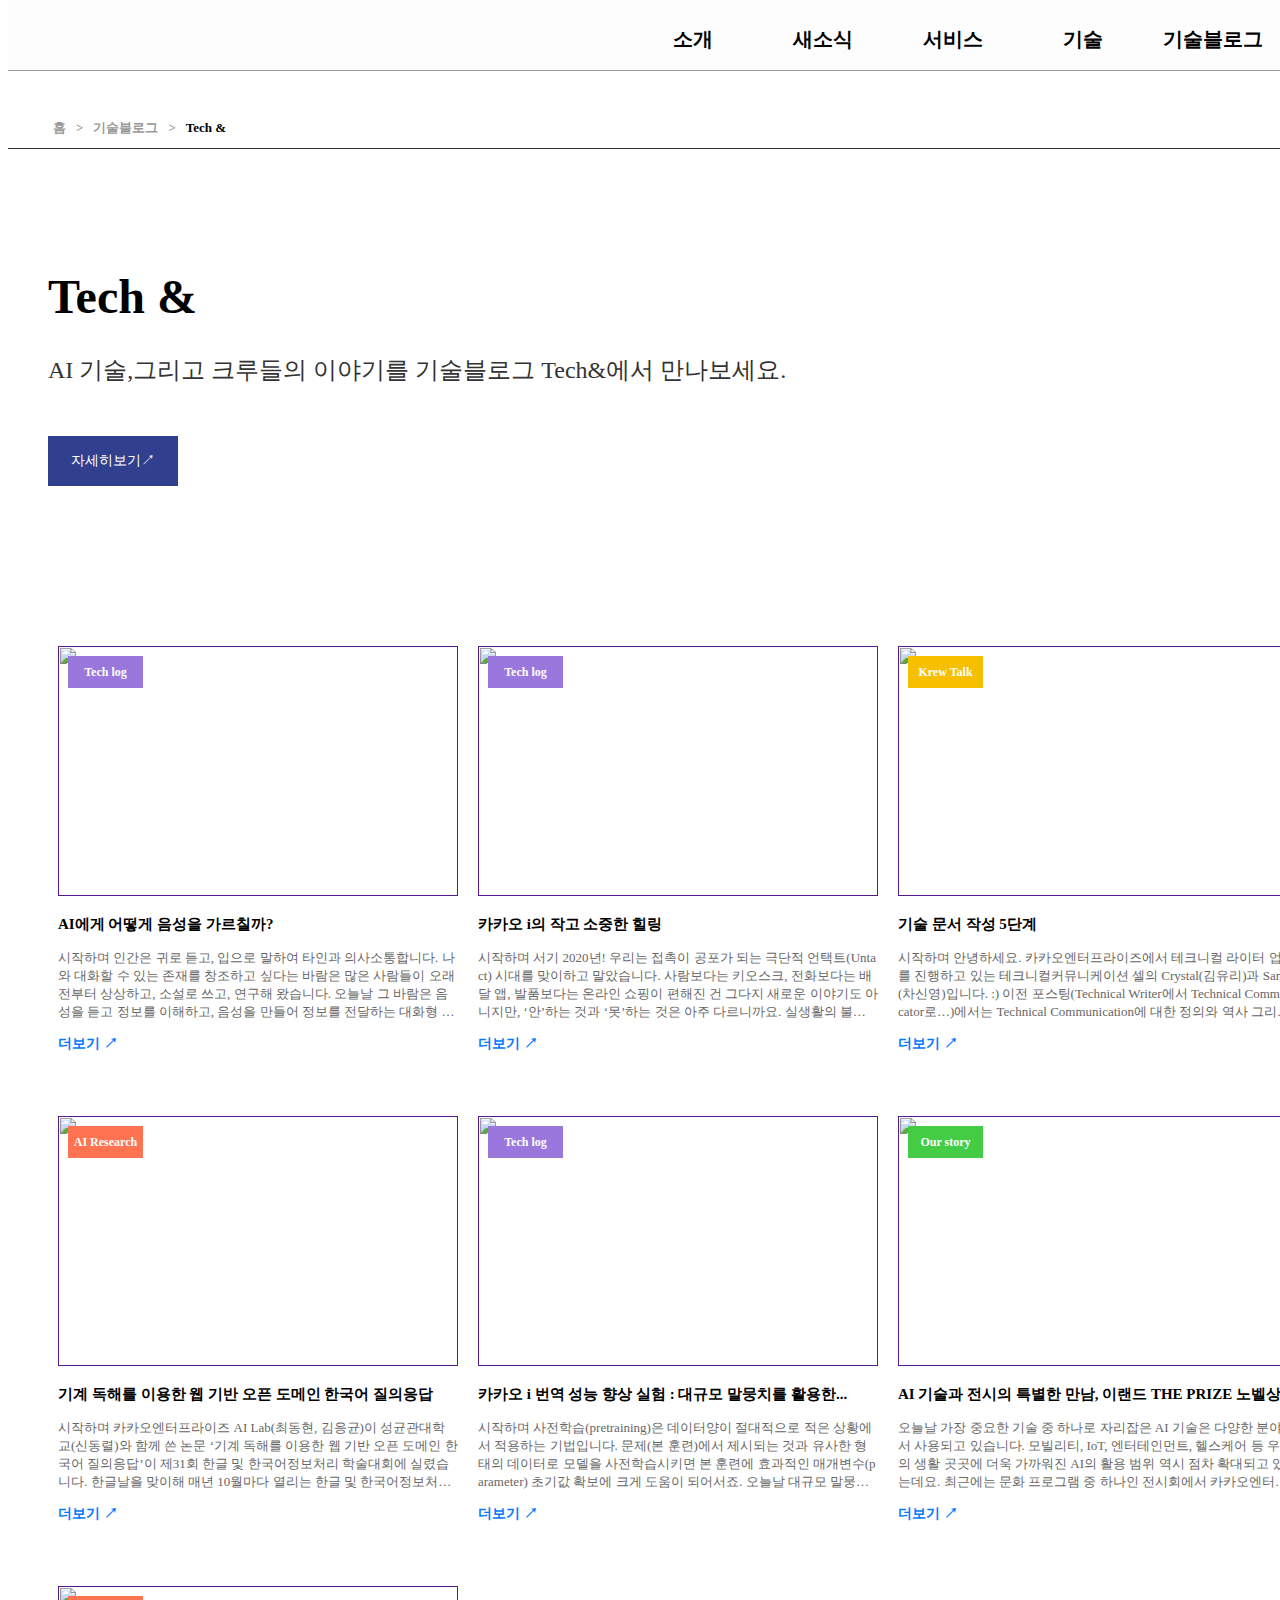
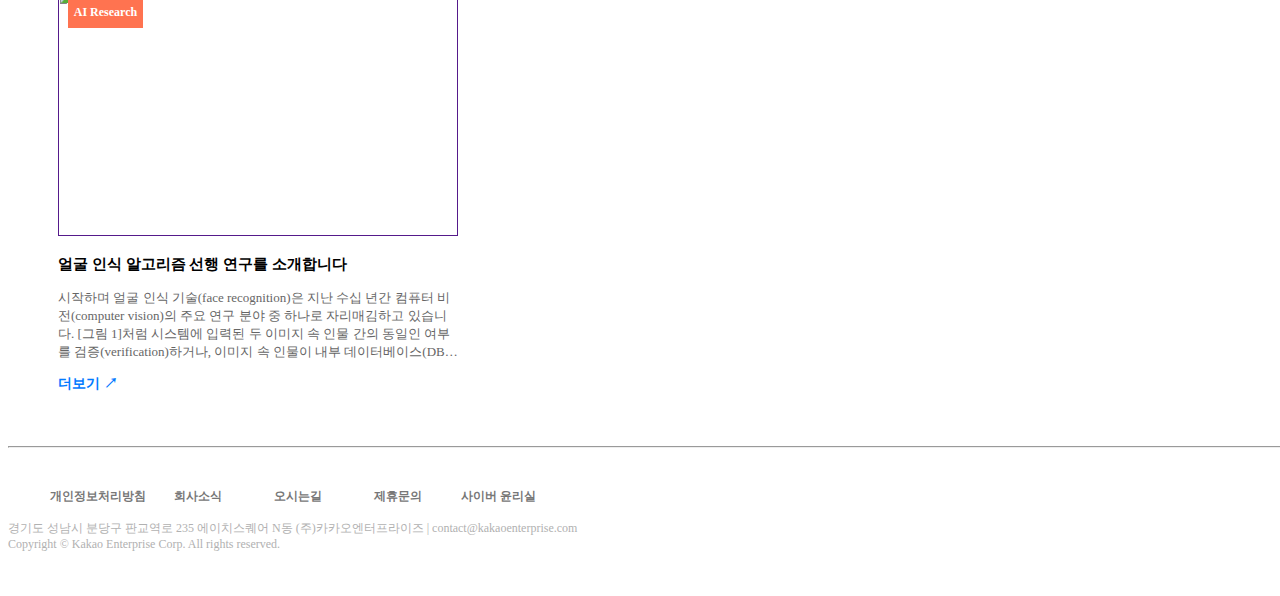
==== kakaoenterprize/blog.html @ 2a4156aa "Update blog.html" ====
<!DOCTYPE html>
<html lang="en">
<head>
    <meta charset="UTF-8">
    <meta name="viewport" content="width=device-width, initial-scale=1.0">
    <title>카카오엔터프라이즈</title>
    <link rel="stylesheet" href="./css/header.css">
    <style>
        #gnb {background-color: #fdfdfd; border-bottom: 1px solid #999;}
        #gnb li a{ color: black;}
        #gnb .logo {background-image: url("/img/logo_b.png");}

        .tabbar {clear: both; width: 100%; height: 40px; border-bottom: 1px solid #333; padding-top: 100px;}
        #tab { width: 1280px; margin: 0 auto;}
        .tabbar li { float: left;}
        .tabbar li a{font-size: 13px; line-height: 3; color: black; font-weight: 700; margin: 5px;}
        #tabbar_txt { color: #999;}
        #tabbar_txt::after { content: ">"; margin-left: 10px;}

        .ban {background-image: url(/img/kakaoiEngine_ban.jpg); width: 100%; height: 700px; background-size: contain; background-repeat: no-repeat; z-index: 5;}
        .banbox {width: 1280px; margin: 0 auto; padding-top: 120px;}
        #bantxt { font-weight: 800; font-size: 30px; color: white; text-shadow: 3px -2px 7px #666;}
        .btn { display: block; background-color: #31408E; color: white; font-weight: 550; width: 130px; height: 50px; line-height: 50px;
                    text-align: center; margin-top: 50px; font-size: 14px; }
        .btn:hover {background-color: black;}

        #boldtxt{font-size: 15px; width: 800px; font-weight: 800; color: black;}
        #sintxt{font-size: 13px; color: #666;}
        
        .col1 { width: 1280px; margin: 0 auto; height: auto; margin-top: 150px; height: 1300px;}
        .col1 li {  height: 450px; width: 400px; float: left; margin: 10px; position: relative;}
        #crewTalk {position: absolute; display: block; background-color: #F6BF00; color: white; font-weight: 800;  width: 75px; height: 32px;
                    text-align: center; line-height: 32px; margin: 10px; font-size: 12px;}
        #techLog {position: absolute; display: block; background-color: #9977DD; color: white; font-weight: 800;  width: 75px; height: 32px;
                    text-align: center; line-height: 32px; margin: 10px; font-size: 12px;}
        #aiResearch {position: absolute; display: block; background-color: #FF7350; color: white; font-weight: 800;  width: 75px; height: 32px;
                    text-align: center; line-height: 32px; margin: 10px; font-size: 12px;}
        #ourStory {position: absolute; display: block; background-color: #44CC44; color: white; font-weight: 800;  width: 75px; height: 32px;
                    text-align: center; line-height: 32px; margin: 10px; font-size: 12px;}
        .col1 li img {width: 400px; height: 250px;}
        .col1 li p:nth-child(4) {display: -webkit-box; display: -ms-flexbox; display: box; margin-top:1px; max-height:80px; 
        overflow:hidden; vertical-align:top; text-overflow: ellipsis; word-break:break-all; -webkit-box-orient:vertical; -webkit-line-clamp:4 }
        .col1 li span {color:#027AFF; font-weight: 700; font-size: 14px;}
        .col1 a:hover li p:nth-child(3){text-decoration: underline black;}
        .col1 a:hover li p:nth-child(4){text-decoration: underline black;}

    </style>
</head>
<body>
    <header id="header">
        <nav id="gnb">
           <ul class="nav">
               <a href="index.html" class="logo"></a>
              <li>
                  <a href="company_introduce.html">소개</a>
                  <a href="company_introduce.html" id="sub_menu">회사소개</a>
                  <a href="welfare_system.html" id="sub_menu">복지제도</a>
                  <a href="com_company.html" id="sub_menu">오시는길</a>
              </li>
              <li>
                  <a href="#">새소식</a>
                  <a href="#" id="sub_menu">언론보도</a>
                  <a href="#" id="sub_menu">회사소식</a>
              </li>
              <li>
                  <a href="kakaoWork.html">서비스</a>
                  <a href="kakaoiConnect.html" id="sub_menu">Kakao i Connect</a>
                  <a href="kakaoI.html" id="sub_menu">Kakao i</a>
                  <a href="kakaoWork.html" id="sub_menu">Kakao Work</a>
                  <a href="kakaoiCloud.html" id="sub_menu">Kakao i Cloud</a>
                  <a href="kakaoiInsight.html" id="sub_menu">Kakao i Insight</a>
              </li>
              <li>
                  <a href="kakaoiEngine.html">기술</a>
                  <a href="kakaoiEngine.html" id="sub_menu">Kakao i <span class="link" ></a>
              </li>
              <li>
                  <a href="blog.html">기술블로그</a>
                  <a href="blog.html"id="sub_menu">Tech &</a>
              </li>
              <li>
                  <a href="partnerShip.html">제휴문의</a>
                  <a href="partnerShip.html"id="sub_menu">제휴문의</a>
              </li>
              <li class="injae">
                  <a href="#">인재영입 <span class="link" ></a>
              </li>
           </ul>
        </nav>
    </header>

    <nav class="tabbar">
        <ul id="tab">
            <li><a href="index.html" id="tabbar_txt">홈</a></li>
            <li><a href="blog.html" id="tabbar_txt">기술블로그</a></li>
            <li><a href="blog.html">Tech &</a></li>
        </ul>
    </nav>
    <!-- <div class="ban"> -->
        <ul class="banbox">
            <li id="" style="font-weight: 800; font-size: 48px;">Tech &</li>
            <li id="" style="font-size: 24px; color: #333; margin-top: 30px;">AI 기술,그리고 크루들의 이야기를 기술블로그 Tech&에서 만나보세요.</li>
            <a href="" class="btn">자세히보기<span>↗</span></a>
        </ul>
    </div>
    <ul class="col1">
        <a href="">
            <li>
                <p id="techLog">Tech log</p>
                <img src="/img/blog_img1.jpg" alt="">
                <p id="boldtxt">AI에게 어떻게 음성을 가르칠까?</p>
                <p id="sintxt">시작하며
                    인간은 귀로 듣고, 입으로 말하여 타인과 의사소통합니다. 나와 대화할 수 있는 존재를 창조하고 싶다는 바람은 
                    많은 사람들이 오래전부터 상상하고, 소설로 쓰고, 연구해 왔습니다. 오늘날 그 바람은 음성을 듣고 정보를 이해하고, 
                    음성을 만들어 정보를 전달하는 대화형 인공지능(Artificial Intelligence, 이하 AI)의 시대가 도래하게 됨으로써 그 결실을 맺었습니다. 
                    기계가 사람의 음성을 듣는 음성인식(Speech recognition)은 AI의 귀이고, 
                    기계가 사람의 음성으로 말하는 음성합성(Speech synthesis)은 AI의 입이라고 할 수 있습니다.
                </p>
                <span>더보기 <span>↗</span></span>
            </li>
        </a>
        <a href="">
            <li>
                <p id="techLog">Tech log</p>
                <img src="/img/blog_img2.jpg" alt="">
                <p id="boldtxt">카카오 i의 작고 소중한 힐링</p>
                <p id="sintxt">시작하며
                    서기 2020년! 우리는 접촉이 공포가 되는 극단적 언택트(Untact) 시대를 맞이하고 말았습니다. 
                    사람보다는 키오스크, 전화보다는 배달 앱, 발품보다는 온라인 쇼핑이 편해진 건 그다지 새로운 이야기도 아니지만, 
                    ‘안’하는 것과 ‘못’하는 것은 아주 다르니까요. 
                    실생활의 불편함은 물론이고 불안, 무기력, 우울감을 호소하는 코로나 블루까지 우리의 일상은 꽤 많이 바뀌었습니다. 
                    저 역시도 재택근무로 외로움이 짙어질 즈음에 모든 콘택트 요청이 단비 같았죠. 설령 그게 업무 요청일지라도... (언빌리버블!) 
                    오늘은 언택트 시대의 힐링 서비스를 통해 사람들의 위로가 되고 싶은 마음을 전하고자 합니다.
                    기술 공유보단 옆집 사는 기획자 이야기로 편히 읽어주세요.
                </p>
                <span>더보기 <span>↗</span></span>
            </li>
        </a>
        <a href="">    
            <li>
                <p id="crewTalk">Krew Talk</p>
                <img src="/img/blog_img3.jpg" alt="">
                <p id="boldtxt">기술 문서 작성 5단계</p>
                <p id="sintxt">시작하며
                    안녕하세요. 카카오엔터프라이즈에서 테크니컬 라이터 업무를 진행하고 있는 테크니컬커뮤니케이션 셀의 
                    Crystal(김유리)과 Sandy(차신영)입니다. :)
                    이전 포스팅(Technical Writer에서 Technical Communicator로…)에서는 
                    Technical Communication에 대한 정의와 역사 그리고 어떤 업무를 하는지에 대해서 알아보았습니다. 
                    지난번에도 잠깐 언급했듯이 해외에서는 테크니컬 라이팅의 학위 프로그램도 존재하며, 
                    학계에서는 관련 프로세스가 확립 되어있는데요. 이를 바탕으로,
                    이번 포스트의 주제는 기술적인 정보를 특정 독자들에게 정확하고 명확하게 전달하기 위해
                    어떤 프로세스로 진행해야 하는지에 대해 간단히 말씀드리려고 합니다.
                    Kieran Morgan의 Technical Writing Process라는 책과 소프트웨어 사용자 문서 프로세스(Software user documentation process, ISO/IEC 15910)
                    표준을 기반으로 한, 카카오엔터프라이즈의 기술 문서 작성 과정을 지금부터 소개해드리겠습니다.
                    과연 여러분이 예상하는 기술 문서 생성 과정과 같을지, 한번 생각하고 읽으시면 더 흥미롭게 읽으실 수 있을 것 같습니다. :)
                </p>
                <span>더보기 <span>↗</span></span>
            </li>
        </a>
        <a href="">    
            <li>
                <p id="aiResearch">AI Research</p>
                <img src="/img/blog_img4.jpg" alt="">
                <p id="boldtxt">기계 독해를 이용한 웹 기반 오픈 도메인 한국어 질의응답</p>
                <p id="sintxt">시작하며
                    카카오엔터프라이즈 AI Lab(최동현, 김응균)이 성균관대학교(신동렬)와 함께 쓴 논문 
                    ‘기계 독해를 이용한 웹 기반 오픈 도메인 한국어 질의응답’이 제31회 한글 및 한국어정보처리 학술대회에 실렸습니다. 
                    한글날을 맞이해 매년 10월마다 열리는 한글 및 한국어정보처리 학술대회는 전산언어학과 언어학, 인공지능과 관련된 다양한 주제의
                    연구 논문을 다루고 있습니다. 
                    AI Lab은 기계 독해를 이용한 웹 기반 오픈 도메인 한국어 질의응답 시스템을 제안했습니다. 
                    시스템에 사용자 질의가 입력되면, 기존의 검색 엔진으로 최대 1,500개의 문서를 기계 독해 방식으로 실시간으로 분석합니다. 
                    그런 뒤, 각 문서에서 찾은 답을 종합해 최종 답변을 도출합니다. 실험 결과, 제안된 시스템의 평균 실행 시간은 2초 이내였으며, 
                    인간이 기록한 점수 대비 86%에 달하는 준수한 성능을 냈습니다. AI Lab이 제안한 시스템의 데모는 
                    카카오의 NLP API 페이지에서 확인할 수 있습니다.
                </p>
                <span>더보기 <span>↗</span></span>
            </li>
        </a>
        <a href="">    
            <li>
                <p id="techLog">Tech log</p>
                <img src="/img/blog_img5.jpg" alt="">
                <p id="boldtxt">카카오 i 번역 성능 향상 실험 : 대규모 말뭉치를 활용한...</p>
                <p id="sintxt">시작하며
                    사전학습(pretraining)은 데이터양이 절대적으로 적은 상황에서 적용하는 기법입니다. 
                    문제(본 훈련)에서 제시되는 것과 유사한 형태의 데이터로 모델을 사전학습시키면 본 훈련에 효과적인 매개변수(parameter) 
                    초기값 확보에 크게 도움이 되어서죠. 오늘날 대규모 말뭉치(corpus)를 사전학습한 언어 모델(language model)1이 
                    자연어처리(NLP)에서 주류로 자리2하게 된 것은 바로 이런 효과 덕분입니다.
                </p>
                <span>더보기 <span>↗</span></span>
            </li>
        </a>
        <a href="">    
            <li>
                <p id="ourStory">Our story</p>
                <img src="/img/blog_img6.jpg" alt="">
                <p id="boldtxt">AI 기술과 전시의 특별한 만남, 이랜드 THE PRIZE 노벨상</p>
                <p id="sintxt">오늘날 가장 중요한 기술 중 하나로 자리잡은 AI 기술은 다양한 분야에서 사용되고 있습니다. 
                    모빌리티, IoT, 엔터테인먼트, 헬스케어 등 우리의 생활 곳곳에 더욱 가까워진 AI의 활용 범위 역시 점차 확대되고 있는데요. 
                    최근에는 문화 프로그램 중 하나인 전시회에서 카카오엔터프라이즈의 AI 기술이 적용되어 관람객들에게 편리함과 새로운 경험을 제공하고 있습니다.
                     그럼 전시회와 AI의 특별한 만남을 살펴보러 가실까요?  
                </p>
                <span>더보기 <span>↗</span></span>
            </li>
        </a>
        <a href="">    
            <li>
                <p id="aiResearch">AI Research</p>
                <img src="/img/blog_img7.jpg" alt="">
                <p id="boldtxt">얼굴 인식 알고리즘 선행 연구를 소개합니다</p>
                <p id="sintxt">시작하며
                    얼굴 인식 기술(face recognition)은 지난 수십 년간 컴퓨터 비전(computer vision)의 주요 연구 분야 중 하나로 자리매김하고 있습니다. 
                    [그림 1]처럼 시스템에 입력된 두 이미지 속 인물 간의 동일인 여부를 검증(verification)하거나, 
                    이미지 속 인물이 내부 데이터베이스(DB)에 미리 저장된 인물 중 누구와 가장 유사한지를 식별(identification)하는 데 
                    이 기술이 널리 활용되고 있습니다. 
                </p>
                <span>더보기 <span>↗</span></span>
            </li>
        </a>
    </ul>
    <footer class="ft">
        <hr class="line" />
        <div class="nav_fr">
            <nav class="fnb">
                <ul class="nav">
                    <li><a href="">개인정보처리방침</a></li>
                    <li><a href="">회사소식</a></li>
                    <li><a href="">오시는길</a></li>
                    <li><a href="">제휴문의</a></li>
                    <li><a href="">사이버 윤리실</a></li>
                </ul>
            </nav>
        </div>
        <p class="addr">
            <span class="ad1">경기도 성남시 분당구 판교역로 235 에이치스퀘어 N동 (주)카카오엔터프라이즈 | contact@kakaoenterprise.com</span>
        </p>
        <p class="copyright">Copyright © Kakao Enterprise Corp. All rights reserved.</p>
    </footer>
</body>
</html>
---- kakaoenterprize/css/header.css ----
@charset "UTF-8";
font-family: 'Noto Sans KR', sans-serif;
* {margin: 0; padding: 0;}
body, html { width: 100%; height: 100%; min-width: 1280px;}
ul {list-style: none;}
a {text-decoration: none;}
img {border: 0; }

/* header 부분 */
#header { clear: both; width: 100%;}
#gnb {  margin: 0 auto; width:100%; height: 70px; top: 0;
		position: fixed; overflow: hidden; z-index: 201;}
#gnb:HOVER {height: 350px; background-color: #fff; transition-duration:0.7s;}	
#gnb:HOVER .logo {background-image: url("../img/logo_b.png");}
#gnb:HOVER a {color: black;}
/* #gnb.on {background-color: #dddddd; margin: 0 auto; width:100vw; height: 70px;
		position: fixed; overflow: hidden; z-index: 201;} */
#gnb li {float: center; width: 130px;}
#gnb li a {display:block; color: black; padding: 10px;text-align: center; color:white;}
#gnb li a:HOVER {font-weight: 700}
.logo {float: left; display: inline-block; width: 280px; height: 40px; margin-left: 50px; margin-top: 13px; margin-right: 250px;
		background-image: url("../img/logo_w.png");}
.nav li {float: left;}
#gnb li a:FIRST-CHILD {font-weight: 700; font-size: 20px;}
#gnb li a:FIRST-CHILD:HOVER {border-bottom: 2px solid #32418C; height: 20px;}
#gnb li a:HOVER {border-bottom: 1px solid #32418C; color:#32418C;}
#sub_menu {font-size: 12px;}
.link {background-image: url("../img/link.png"); display: inline-block; width: 15px;height: 15px;}
.injae {float: right; margin-left: 360px;}


/* footer 부분 */
.ft { clear: both; width: 100%; height: 150px; }
.fnb {clear: both; width: 100%; height: 30px; margin-top: 40px;}
.fnb ul {width: 1280px; margin: 0 auto;}
.fnb li {width: 100px; float: left; margin: 0 auto;}
.fnb li a {display: block; color: #777; text-align: center; font-weight: bold; font-size: 12px}
.fnb li a:hover {color:#333;}
.addr {display: block; width: 1280px; margin: 0 auto;}
.addr span {color: #b1b1b1; font-size: 12px;}
.copyright {display: block; width: 1280px; margin: 0 auto;color: #b1b1b1;font-size: 12px;}
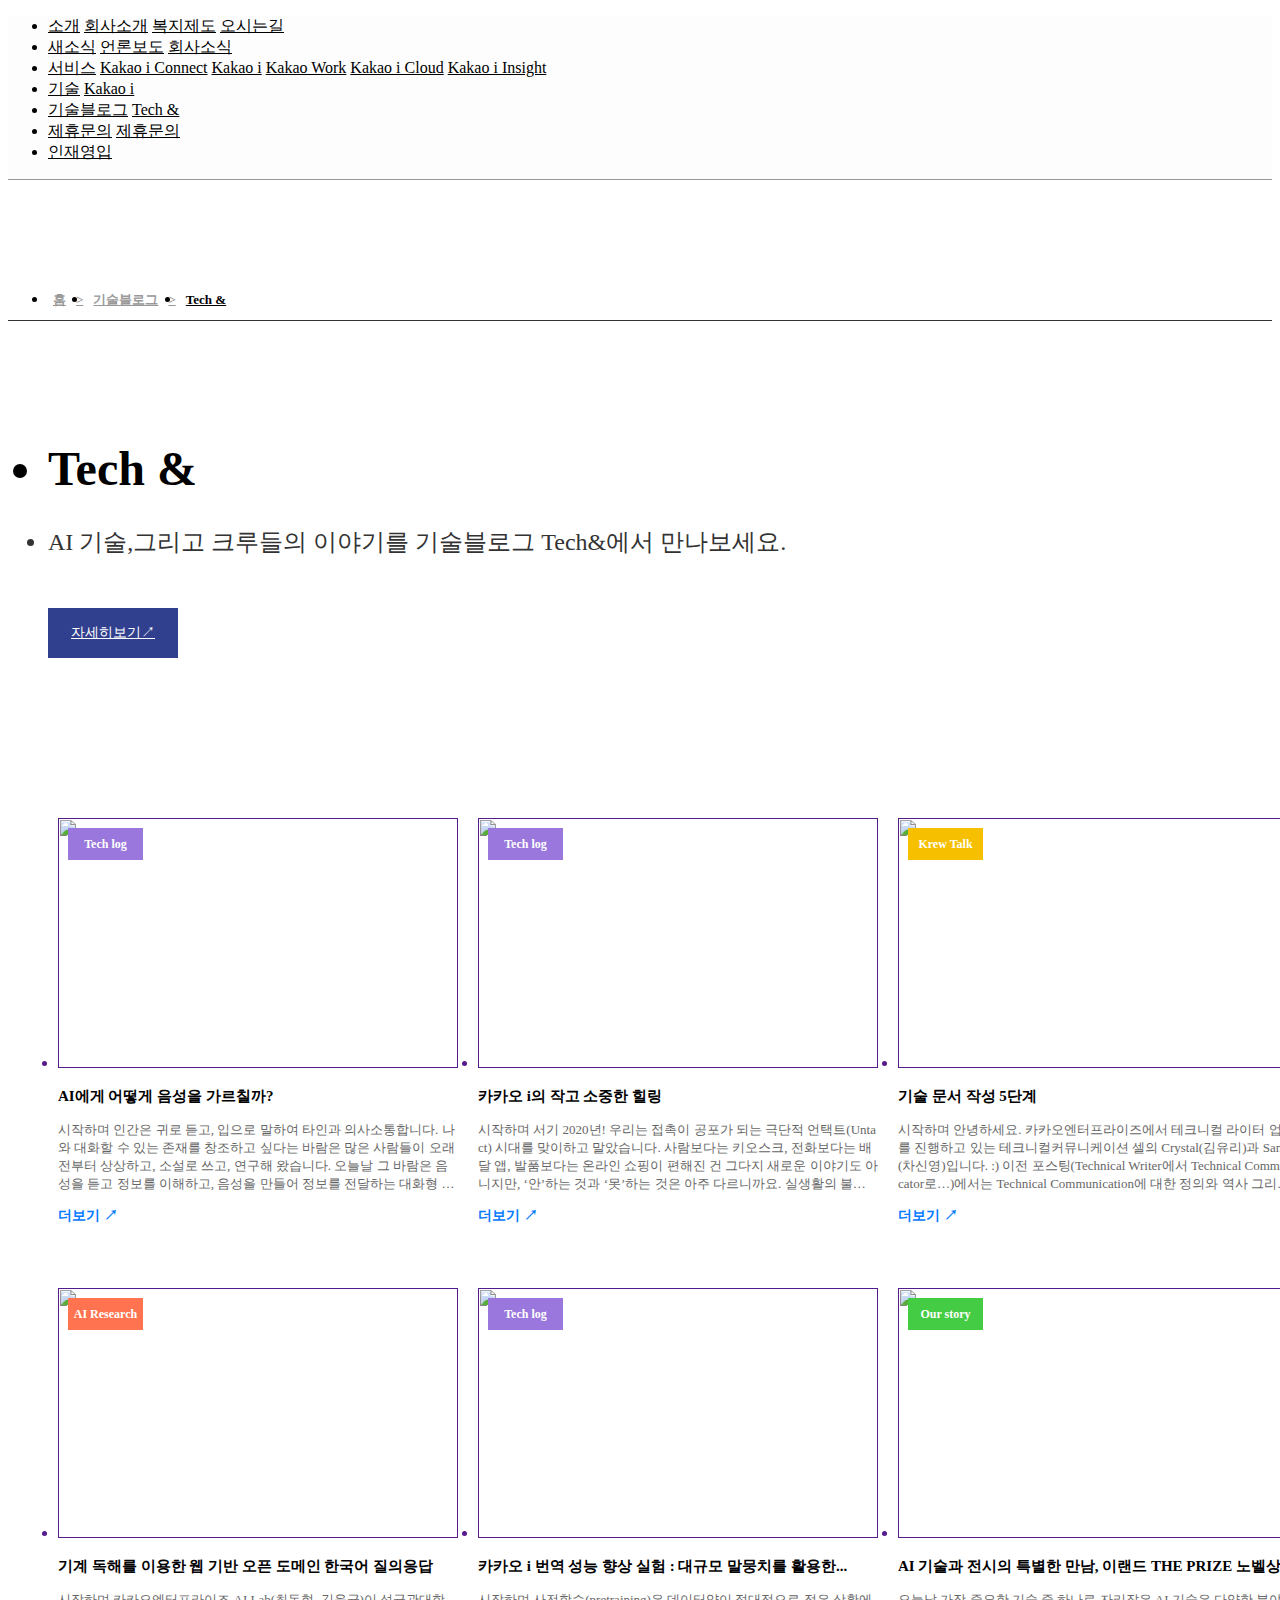
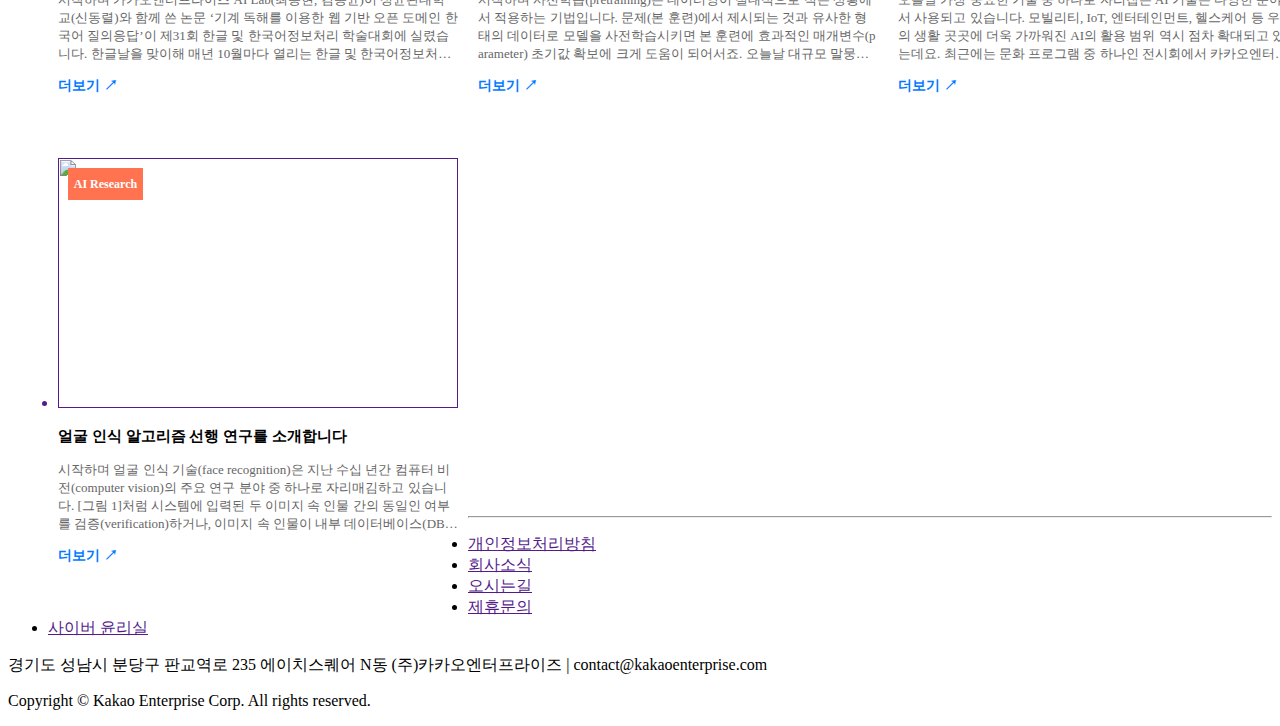
==== commit 821bd354: "Update blog.html" ====
--- a/kakaoenterprize/blog.html
+++ b/kakaoenterprize/blog.html
@@ -4,7 +4,7 @@
     <meta charset="UTF-8">
     <meta name="viewport" content="width=device-width, initial-scale=1.0">
     <title>카카오엔터프라이즈</title>
-    <link rel="stylesheet" href="./css/header.css">
+    <link rel="stylesheet" href="/css/header.css">
     <style>
         #gnb {background-color: #fdfdfd; border-bottom: 1px solid #999;}
         #gnb li a{ color: black;}
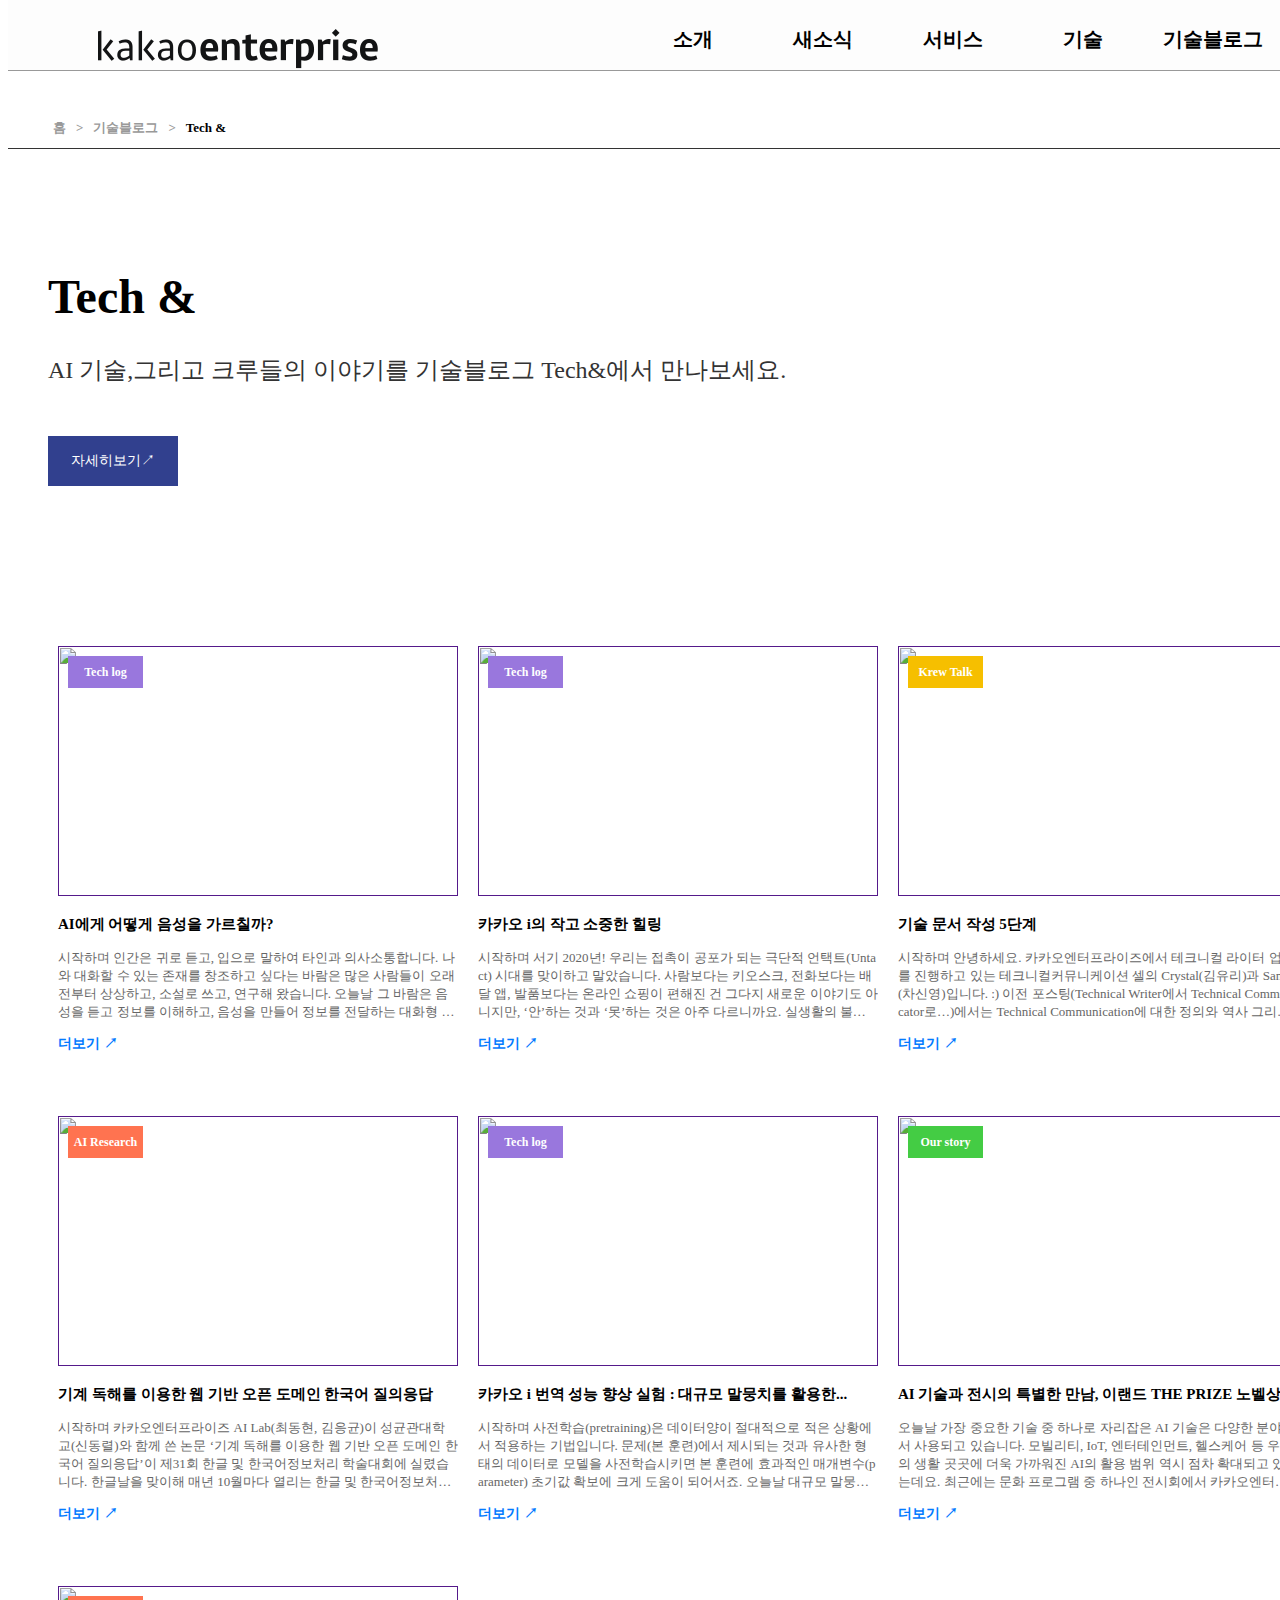
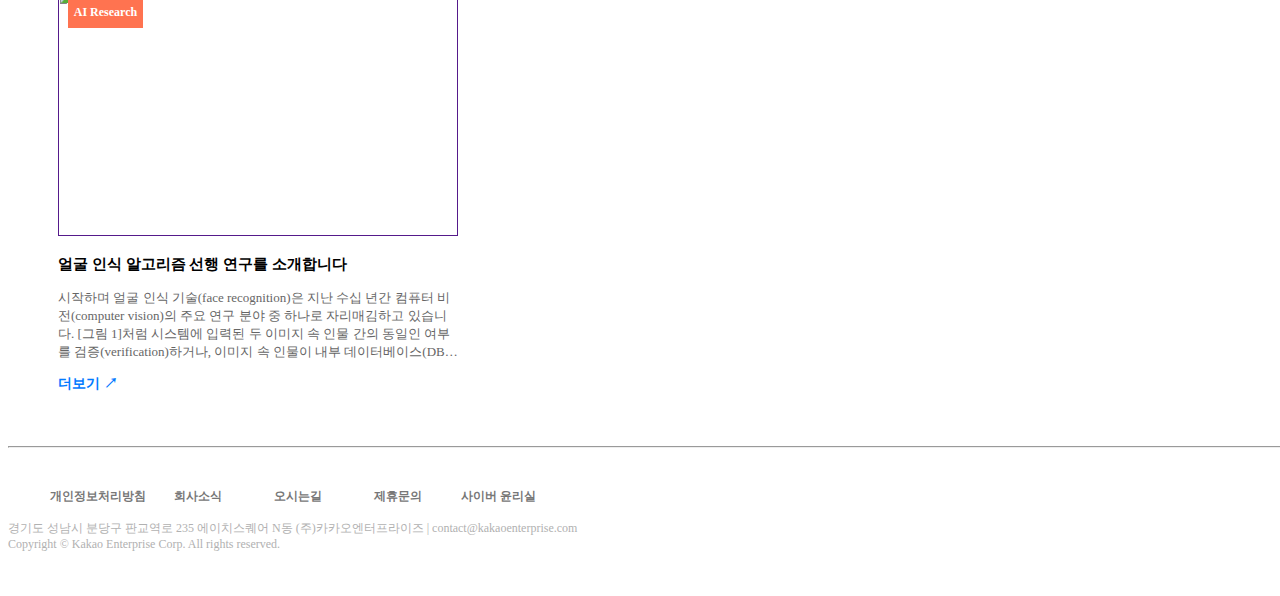
==== commit 7e50df30: "Update blog.html" ====
--- a/kakaoenterprize/blog.html
+++ b/kakaoenterprize/blog.html
@@ -4,11 +4,11 @@
     <meta charset="UTF-8">
     <meta name="viewport" content="width=device-width, initial-scale=1.0">
     <title>카카오엔터프라이즈</title>
-    <link rel="stylesheet" href="/css/header.css">
+    <link rel="stylesheet" href="./css/header.css">
     <style>
         #gnb {background-color: #fdfdfd; border-bottom: 1px solid #999;}
         #gnb li a{ color: black;}
-        #gnb .logo {background-image: url("/img/logo_b.png");}
+        #gnb .logo {background-image: url("./img/logo_b.png");}
 
         .tabbar {clear: both; width: 100%; height: 40px; border-bottom: 1px solid #333; padding-top: 100px;}
         #tab { width: 1280px; margin: 0 auto;}
@@ -17,7 +17,7 @@
         #tabbar_txt { color: #999;}
         #tabbar_txt::after { content: ">"; margin-left: 10px;}
 
-        .ban {background-image: url(/img/kakaoiEngine_ban.jpg); width: 100%; height: 700px; background-size: contain; background-repeat: no-repeat; z-index: 5;}
+        .ban {background-image: url(./img/kakaoiEngine_ban.jpg); width: 100%; height: 700px; background-size: contain; background-repeat: no-repeat; z-index: 5;}
         .banbox {width: 1280px; margin: 0 auto; padding-top: 120px;}
         #bantxt { font-weight: 800; font-size: 30px; color: white; text-shadow: 3px -2px 7px #666;}
         .btn { display: block; background-color: #31408E; color: white; font-weight: 550; width: 130px; height: 50px; line-height: 50px;
--- a/kakaoenterprize/css/header.css
+++ b/kakaoenterprize/css/header.css
@@ -0,0 +1,41 @@
+@charset "UTF-8";
+font-family: 'Noto Sans KR', sans-serif;
+* {margin: 0; padding: 0;}
+body, html { width: 100%; height: 100%; min-width: 1280px;}
+ul {list-style: none;}
+a {text-decoration: none;}
+img {border: 0; }
+
+/* header 부분 */
+#header { clear: both; width: 100%;}
+#gnb {  margin: 0 auto; width:100%; height: 70px; top: 0;
+		position: fixed; overflow: hidden; z-index: 201;}
+#gnb:HOVER {height: 350px; background-color: #fff; transition-duration:0.7s;}	
+#gnb:HOVER .logo {background-image: url("../img/logo_b.png");}
+#gnb:HOVER a {color: black;}
+/* #gnb.on {background-color: #dddddd; margin: 0 auto; width:100vw; height: 70px;
+		position: fixed; overflow: hidden; z-index: 201;} */
+#gnb li {float: center; width: 130px;}
+#gnb li a {display:block; color: black; padding: 10px;text-align: center; color:white;}
+#gnb li a:HOVER {font-weight: 700}
+.logo {float: left; display: inline-block; width: 280px; height: 40px; margin-left: 50px; margin-top: 13px; margin-right: 250px;
+		background-image: url("../img/logo_w.png");}
+.nav li {float: left;}
+#gnb li a:FIRST-CHILD {font-weight: 700; font-size: 20px;}
+#gnb li a:FIRST-CHILD:HOVER {border-bottom: 2px solid #32418C; height: 20px;}
+#gnb li a:HOVER {border-bottom: 1px solid #32418C; color:#32418C;}
+#sub_menu {font-size: 12px;}
+.link {background-image: url("../img/link.png"); display: inline-block; width: 15px;height: 15px;}
+.injae {float: right; margin-left: 360px;}
+
+
+/* footer 부분 */
+.ft { clear: both; width: 100%; height: 150px; }
+.fnb {clear: both; width: 100%; height: 30px; margin-top: 40px;}
+.fnb ul {width: 1280px; margin: 0 auto;}
+.fnb li {width: 100px; float: left; margin: 0 auto;}
+.fnb li a {display: block; color: #777; text-align: center; font-weight: bold; font-size: 12px}
+.fnb li a:hover {color:#333;}
+.addr {display: block; width: 1280px; margin: 0 auto;}
+.addr span {color: #b1b1b1; font-size: 12px;}
+.copyright {display: block; width: 1280px; margin: 0 auto;color: #b1b1b1;font-size: 12px;}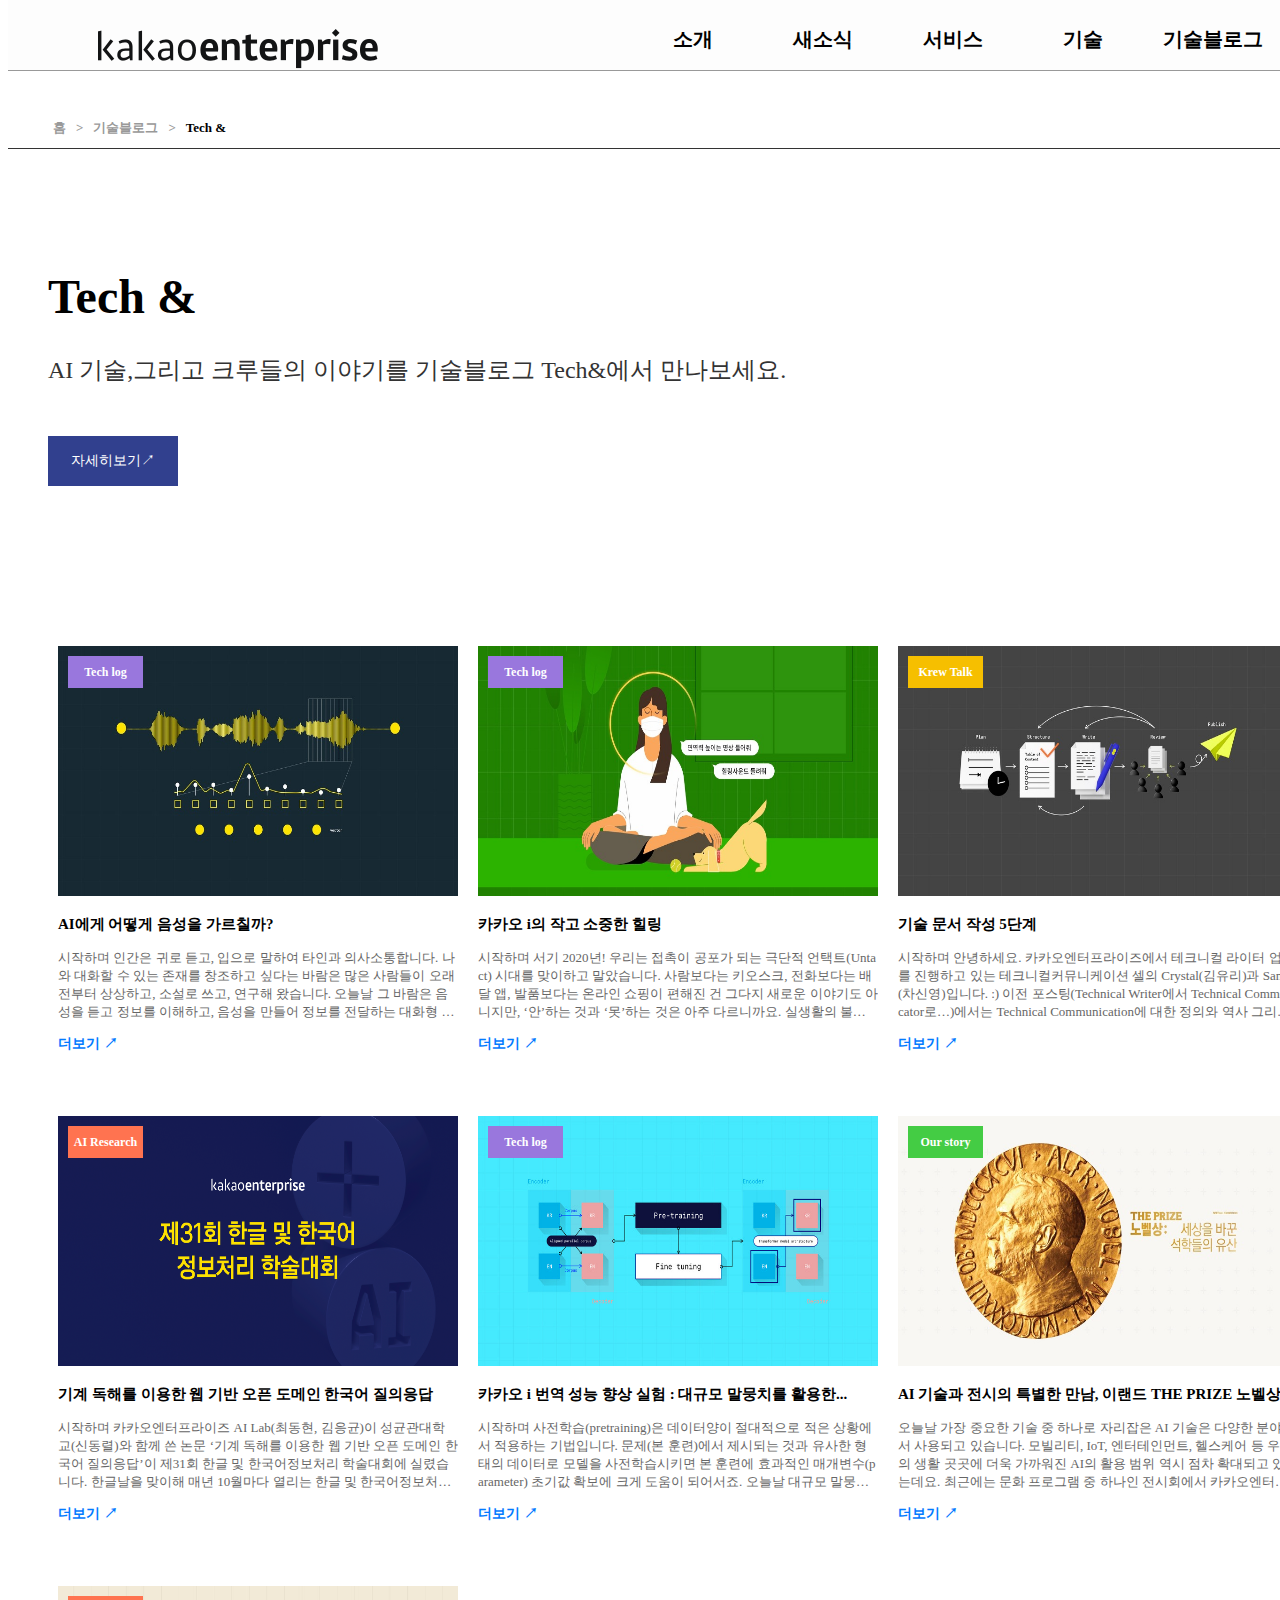
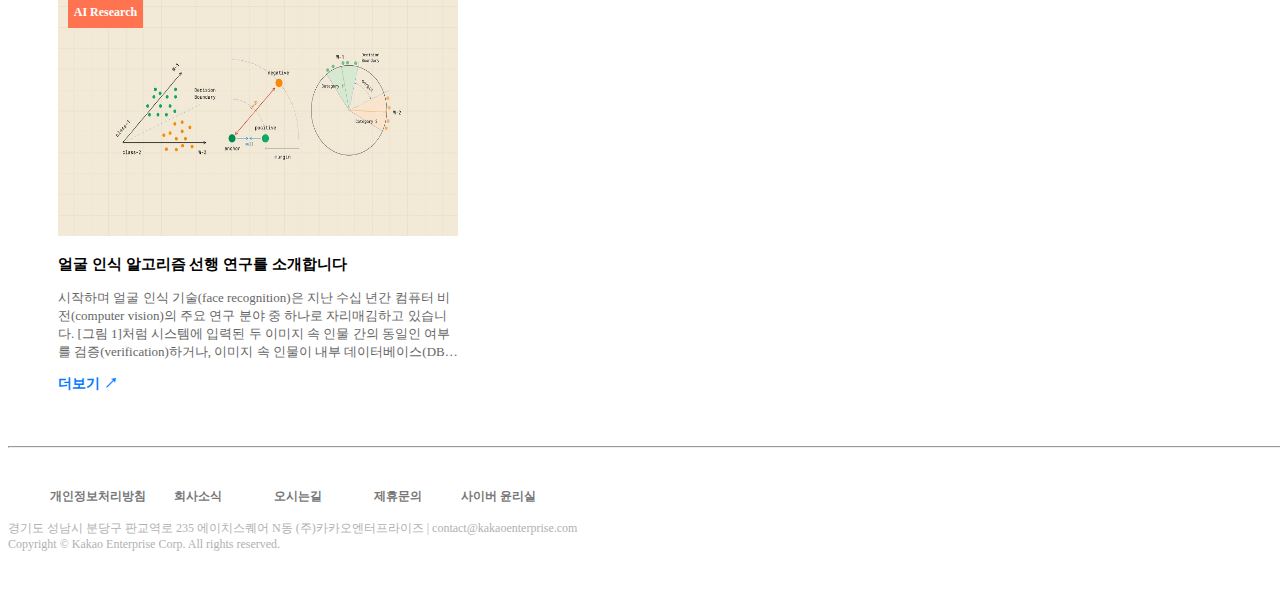
==== commit 4aac88ae: "Update blog.html" ====
--- a/kakaoenterprize/blog.html
+++ b/kakaoenterprize/blog.html
@@ -43,7 +43,8 @@
         .col1 li span {color:#027AFF; font-weight: 700; font-size: 14px;}
         .col1 a:hover li p:nth-child(3){text-decoration: underline black;}
         .col1 a:hover li p:nth-child(4){text-decoration: underline black;}
-
+        
+        img {background-size: 100%,100%;}
     </style>
 </head>
 <body>
@@ -107,7 +108,7 @@
         <a href="">
             <li>
                 <p id="techLog">Tech log</p>
-                <img src="/img/blog_img1.jpg" alt="">
+                <img src="./img/blog_img1.jpg" alt="">
                 <p id="boldtxt">AI에게 어떻게 음성을 가르칠까?</p>
                 <p id="sintxt">시작하며
                     인간은 귀로 듣고, 입으로 말하여 타인과 의사소통합니다. 나와 대화할 수 있는 존재를 창조하고 싶다는 바람은 
@@ -122,7 +123,7 @@
         <a href="">
             <li>
                 <p id="techLog">Tech log</p>
-                <img src="/img/blog_img2.jpg" alt="">
+                <img src="./img/blog_img2.jpg" alt="">
                 <p id="boldtxt">카카오 i의 작고 소중한 힐링</p>
                 <p id="sintxt">시작하며
                     서기 2020년! 우리는 접촉이 공포가 되는 극단적 언택트(Untact) 시대를 맞이하고 말았습니다. 
@@ -139,7 +140,7 @@
         <a href="">    
             <li>
                 <p id="crewTalk">Krew Talk</p>
-                <img src="/img/blog_img3.jpg" alt="">
+                <img src="./img/blog_img3.jpg" alt="">
                 <p id="boldtxt">기술 문서 작성 5단계</p>
                 <p id="sintxt">시작하며
                     안녕하세요. 카카오엔터프라이즈에서 테크니컬 라이터 업무를 진행하고 있는 테크니컬커뮤니케이션 셀의 
@@ -160,7 +161,7 @@
         <a href="">    
             <li>
                 <p id="aiResearch">AI Research</p>
-                <img src="/img/blog_img4.jpg" alt="">
+                <img src="./img/blog_img4.jpg" alt="">
                 <p id="boldtxt">기계 독해를 이용한 웹 기반 오픈 도메인 한국어 질의응답</p>
                 <p id="sintxt">시작하며
                     카카오엔터프라이즈 AI Lab(최동현, 김응균)이 성균관대학교(신동렬)와 함께 쓴 논문 
@@ -179,7 +180,7 @@
         <a href="">    
             <li>
                 <p id="techLog">Tech log</p>
-                <img src="/img/blog_img5.jpg" alt="">
+                <img src="./img/blog_img5.jpg" alt="">
                 <p id="boldtxt">카카오 i 번역 성능 향상 실험 : 대규모 말뭉치를 활용한...</p>
                 <p id="sintxt">시작하며
                     사전학습(pretraining)은 데이터양이 절대적으로 적은 상황에서 적용하는 기법입니다. 
@@ -193,7 +194,7 @@
         <a href="">    
             <li>
                 <p id="ourStory">Our story</p>
-                <img src="/img/blog_img6.jpg" alt="">
+                <img src="./img/blog_img6.jpg" alt="">
                 <p id="boldtxt">AI 기술과 전시의 특별한 만남, 이랜드 THE PRIZE 노벨상</p>
                 <p id="sintxt">오늘날 가장 중요한 기술 중 하나로 자리잡은 AI 기술은 다양한 분야에서 사용되고 있습니다. 
                     모빌리티, IoT, 엔터테인먼트, 헬스케어 등 우리의 생활 곳곳에 더욱 가까워진 AI의 활용 범위 역시 점차 확대되고 있는데요. 
@@ -206,7 +207,7 @@
         <a href="">    
             <li>
                 <p id="aiResearch">AI Research</p>
-                <img src="/img/blog_img7.jpg" alt="">
+                <img src="./img/blog_img7.jpg" alt="">
                 <p id="boldtxt">얼굴 인식 알고리즘 선행 연구를 소개합니다</p>
                 <p id="sintxt">시작하며
                     얼굴 인식 기술(face recognition)은 지난 수십 년간 컴퓨터 비전(computer vision)의 주요 연구 분야 중 하나로 자리매김하고 있습니다. 
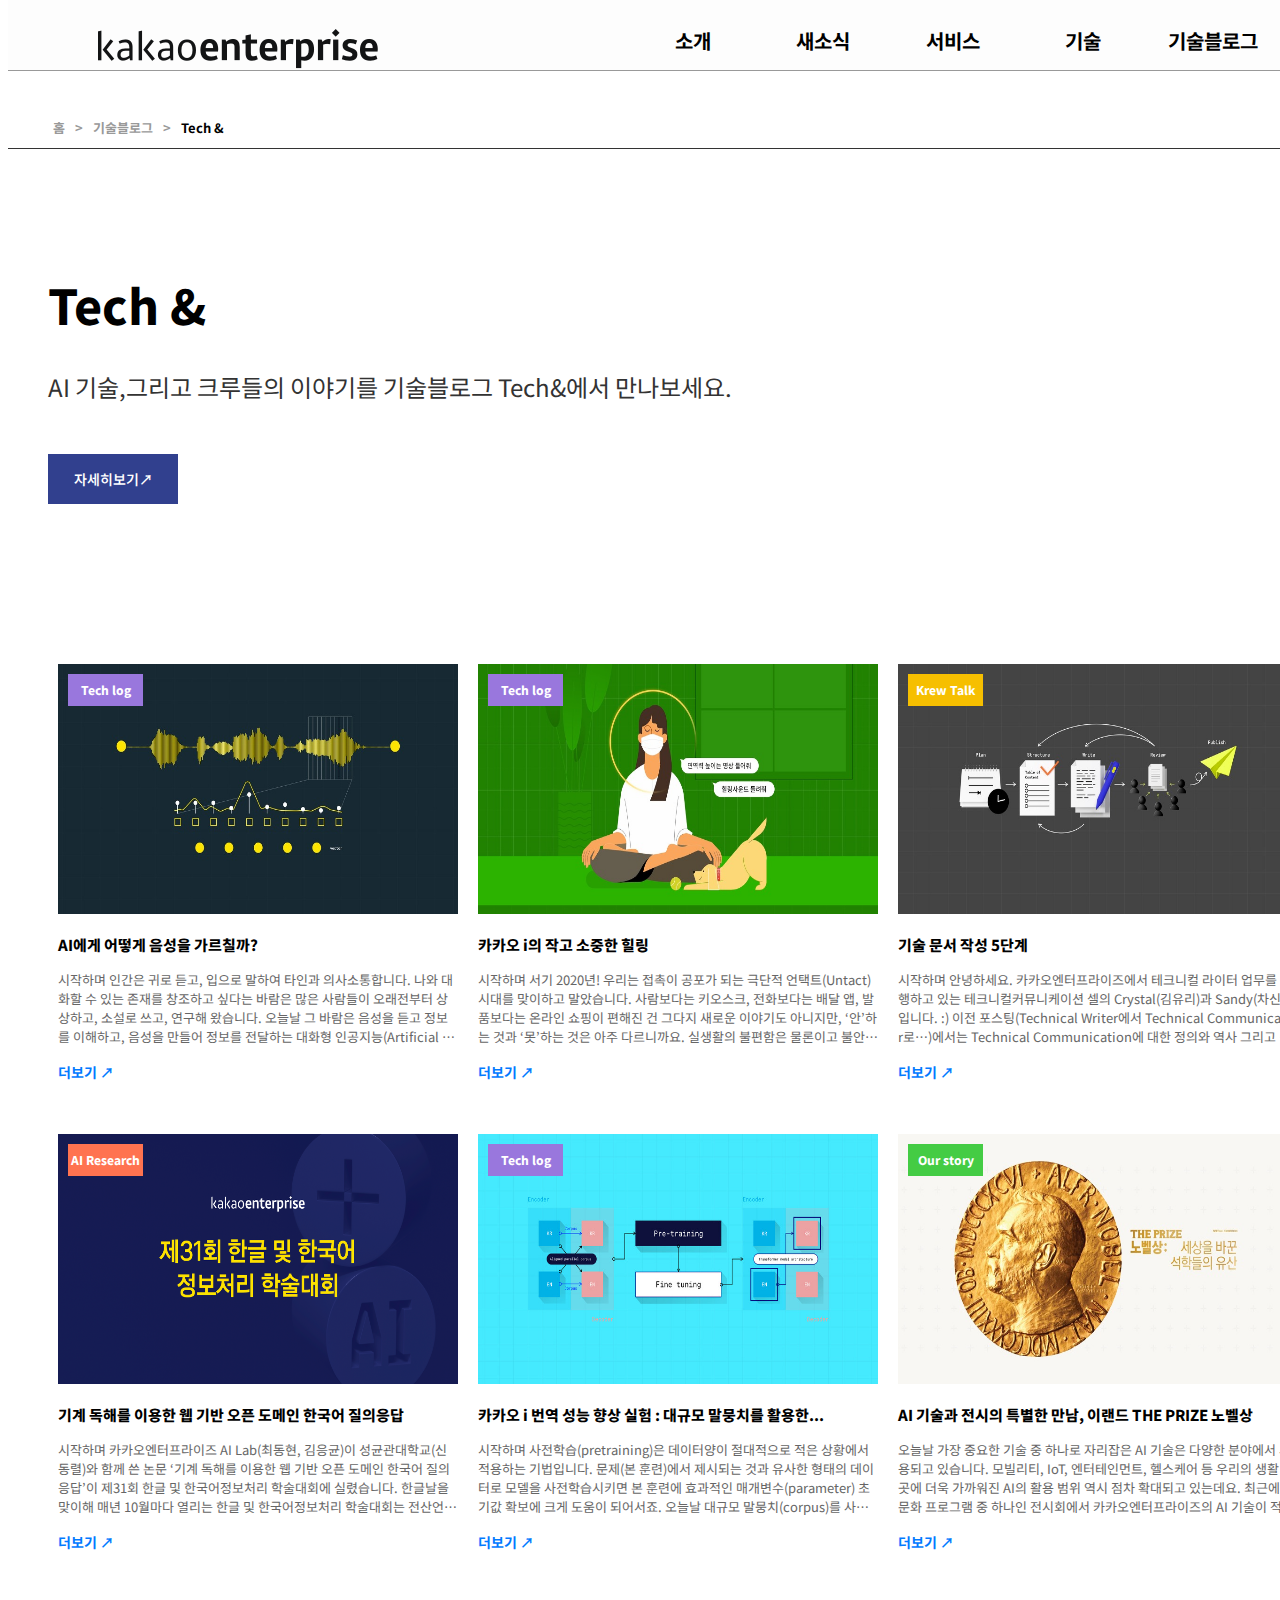
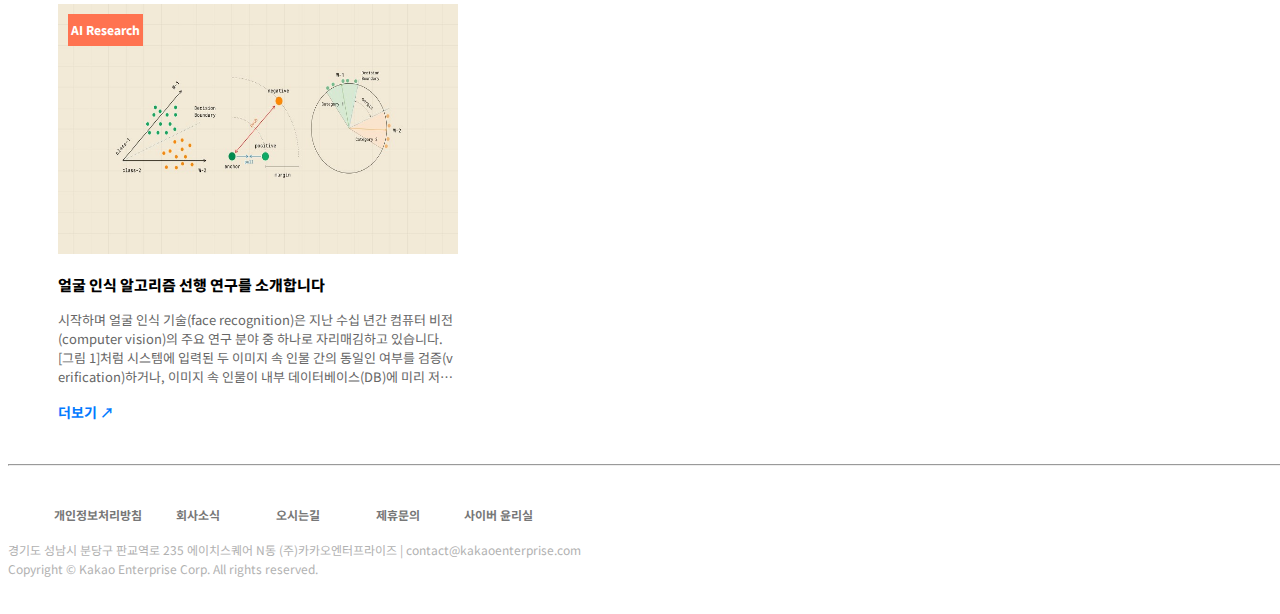
==== commit 27d3df27: "Update blog.html" ====
--- a/kakaoenterprize/blog.html
+++ b/kakaoenterprize/blog.html
@@ -5,6 +5,7 @@
     <meta name="viewport" content="width=device-width, initial-scale=1.0">
     <title>카카오엔터프라이즈</title>
     <link rel="stylesheet" href="./css/header.css">
+    <link href="https://fonts.googleapis.com/css2?family=Noto+Sans+KR:wght@300&display=swap" rel="stylesheet">
     <style>
         #gnb {background-color: #fdfdfd; border-bottom: 1px solid #999;}
         #gnb li a{ color: black;}
@@ -43,8 +44,7 @@
         .col1 li span {color:#027AFF; font-weight: 700; font-size: 14px;}
         .col1 a:hover li p:nth-child(3){text-decoration: underline black;}
         .col1 a:hover li p:nth-child(4){text-decoration: underline black;}
-        
-        img {background-size: 100%,100%;}
+
     </style>
 </head>
 <body>
--- a/kakaoenterprize/css/header.css
+++ b/kakaoenterprize/css/header.css
@@ -5,6 +5,7 @@
 ul {list-style: none;}
 a {text-decoration: none;}
 img {border: 0; }
+body { font-family: 'Noto Sans KR', sans-serif; }
 
 /* header 부분 */
 #header { clear: both; width: 100%;}
@@ -38,4 +39,4 @@
 .fnb li a:hover {color:#333;}
 .addr {display: block; width: 1280px; margin: 0 auto;}
 .addr span {color: #b1b1b1; font-size: 12px;}
-.copyright {display: block; width: 1280px; margin: 0 auto;color: #b1b1b1;font-size: 12px;}+.copyright {display: block; width: 1280px; margin: 0 auto;color: #b1b1b1;font-size: 12px;}
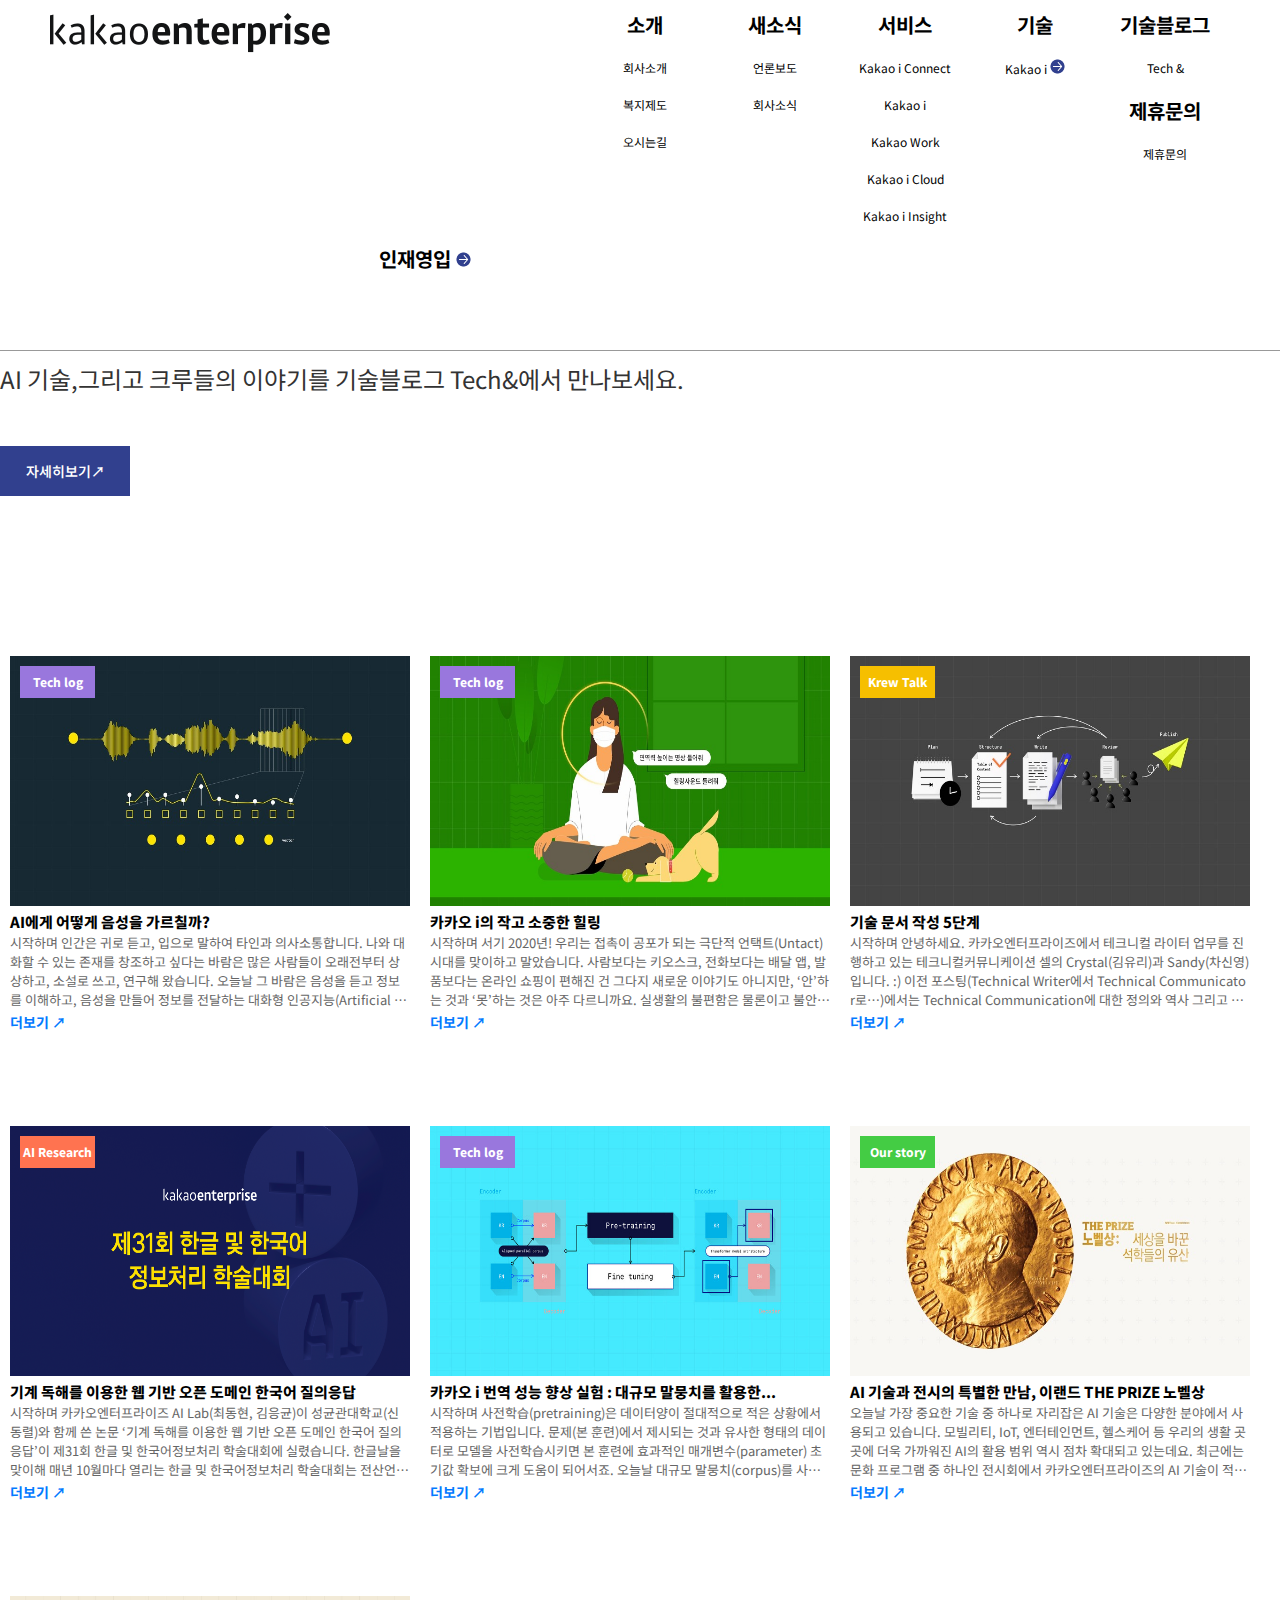
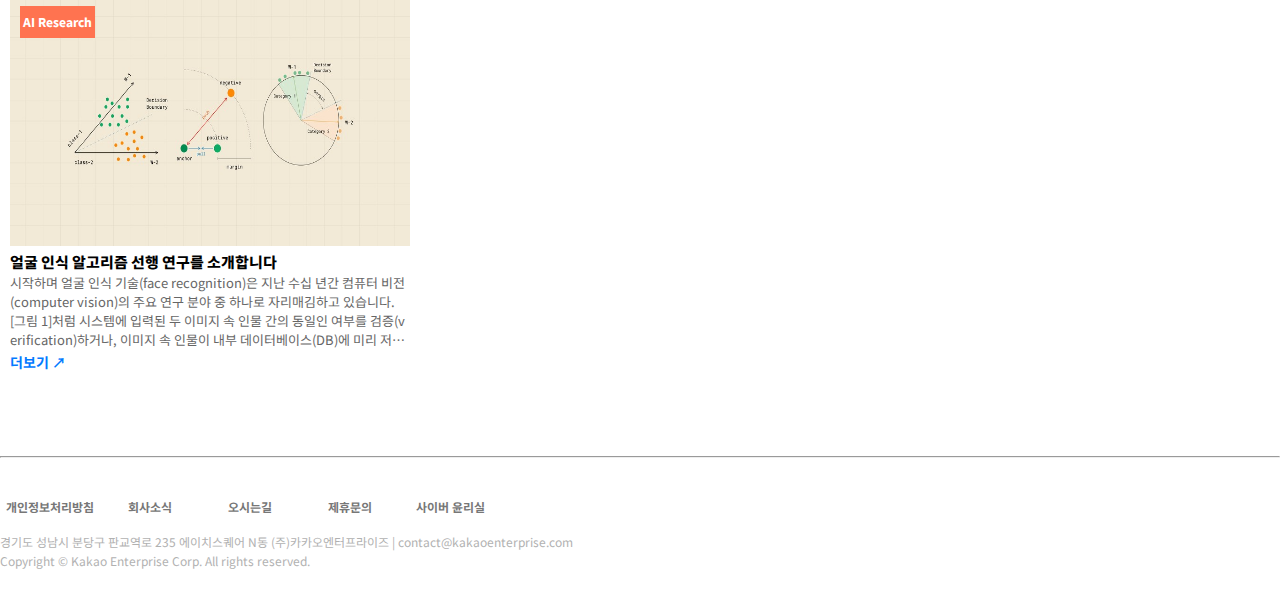
==== commit ed420721: "Update blog.html" ====
--- a/kakaoenterprize/blog.html
+++ b/kakaoenterprize/blog.html
@@ -51,40 +51,40 @@
     <header id="header">
         <nav id="gnb">
            <ul class="nav">
-               <a href="index.html" class="logo"></a>
+	      <li class="logo"><a href="index.html"></a></li>
               <li>
                   <a href="company_introduce.html">소개</a>
-                  <a href="company_introduce.html" id="sub_menu">회사소개</a>
-                  <a href="welfare_system.html" id="sub_menu">복지제도</a>
-                  <a href="com_company.html" id="sub_menu">오시는길</a>
+                  <a href="company_introduce.html" class="sub_menu">회사소개</a>
+                  <a href="welfare_system.html" class="sub_menu">복지제도</a>
+                  <a href="com_company.html" class="sub_menu">오시는길</a>
               </li>
               <li>
                   <a href="#">새소식</a>
-                  <a href="#" id="sub_menu">언론보도</a>
-                  <a href="#" id="sub_menu">회사소식</a>
+                  <a href="#" class="sub_menu">언론보도</a>
+                  <a href="#" class="sub_menu">회사소식</a>
               </li>
               <li>
                   <a href="kakaoWork.html">서비스</a>
-                  <a href="kakaoiConnect.html" id="sub_menu">Kakao i Connect</a>
-                  <a href="kakaoI.html" id="sub_menu">Kakao i</a>
-                  <a href="kakaoWork.html" id="sub_menu">Kakao Work</a>
-                  <a href="kakaoiCloud.html" id="sub_menu">Kakao i Cloud</a>
-                  <a href="kakaoiInsight.html" id="sub_menu">Kakao i Insight</a>
+                  <a href="kakaoiConnect.html" class="sub_menu">Kakao i Connect</a>
+                  <a href="kakaoI.html" class="sub_menu">Kakao i</a>
+                  <a href="kakaoWork.html" class="sub_menu">Kakao Work</a>
+                  <a href="kakaoiCloud.html" class="sub_menu">Kakao i Cloud</a>
+                  <a href="kakaoiInsight.html" class="sub_menu">Kakao i Insight</a>
               </li>
               <li>
                   <a href="kakaoiEngine.html">기술</a>
-                  <a href="kakaoiEngine.html" id="sub_menu">Kakao i <span class="link" ></a>
+		      <a href="kakaoiEngine.html" class="sub_menu">Kakao i <span class="link" ></span></a>
               </li>
               <li>
                   <a href="blog.html">기술블로그</a>
-                  <a href="blog.html"id="sub_menu">Tech &</a>
+                  <a href="blog.html" class="sub_menu">Tech &</a>
               </li>
               <li>
                   <a href="partnerShip.html">제휴문의</a>
-                  <a href="partnerShip.html"id="sub_menu">제휴문의</a>
+                  <a href="partnerShip.html" class="sub_menu">제휴문의</a>
               </li>
               <li class="injae">
-                  <a href="#">인재영입 <span class="link" ></a>
+		      <a href="#">인재영입 <span class="link" ></span></a>
               </li>
            </ul>
         </nav>
--- a/kakaoenterprize/css/header.css
+++ b/kakaoenterprize/css/header.css
@@ -1,5 +1,4 @@
 @charset "UTF-8";
-font-family: 'Noto Sans KR', sans-serif;
 * {margin: 0; padding: 0;}
 body, html { width: 100%; height: 100%; min-width: 1280px;}
 ul {list-style: none;}
@@ -16,16 +15,17 @@
 #gnb:HOVER a {color: black;}
 /* #gnb.on {background-color: #dddddd; margin: 0 auto; width:100vw; height: 70px;
 		position: fixed; overflow: hidden; z-index: 201;} */
-#gnb li {float: center; width: 130px;}
+#gnb li {width: 130px;}
+#gnb li:first-child {width: 280px;}
 #gnb li a {display:block; color: black; padding: 10px;text-align: center; color:white;}
 #gnb li a:HOVER {font-weight: 700}
-.logo {float: left; display: inline-block; width: 280px; height: 40px; margin-left: 50px; margin-top: 13px; margin-right: 250px;
+.logo {display: block; width: 280px; height: 40px; margin-left: 50px; margin-top: 13px; margin-right: 250px;
 		background-image: url("../img/logo_w.png");}
 .nav li {float: left;}
 #gnb li a:FIRST-CHILD {font-weight: 700; font-size: 20px;}
 #gnb li a:FIRST-CHILD:HOVER {border-bottom: 2px solid #32418C; height: 20px;}
 #gnb li a:HOVER {border-bottom: 1px solid #32418C; color:#32418C;}
-#sub_menu {font-size: 12px;}
+.sub_menu {font-size: 12px;}
 .link {background-image: url("../img/link.png"); display: inline-block; width: 15px;height: 15px;}
 .injae {float: right; margin-left: 360px;}
 
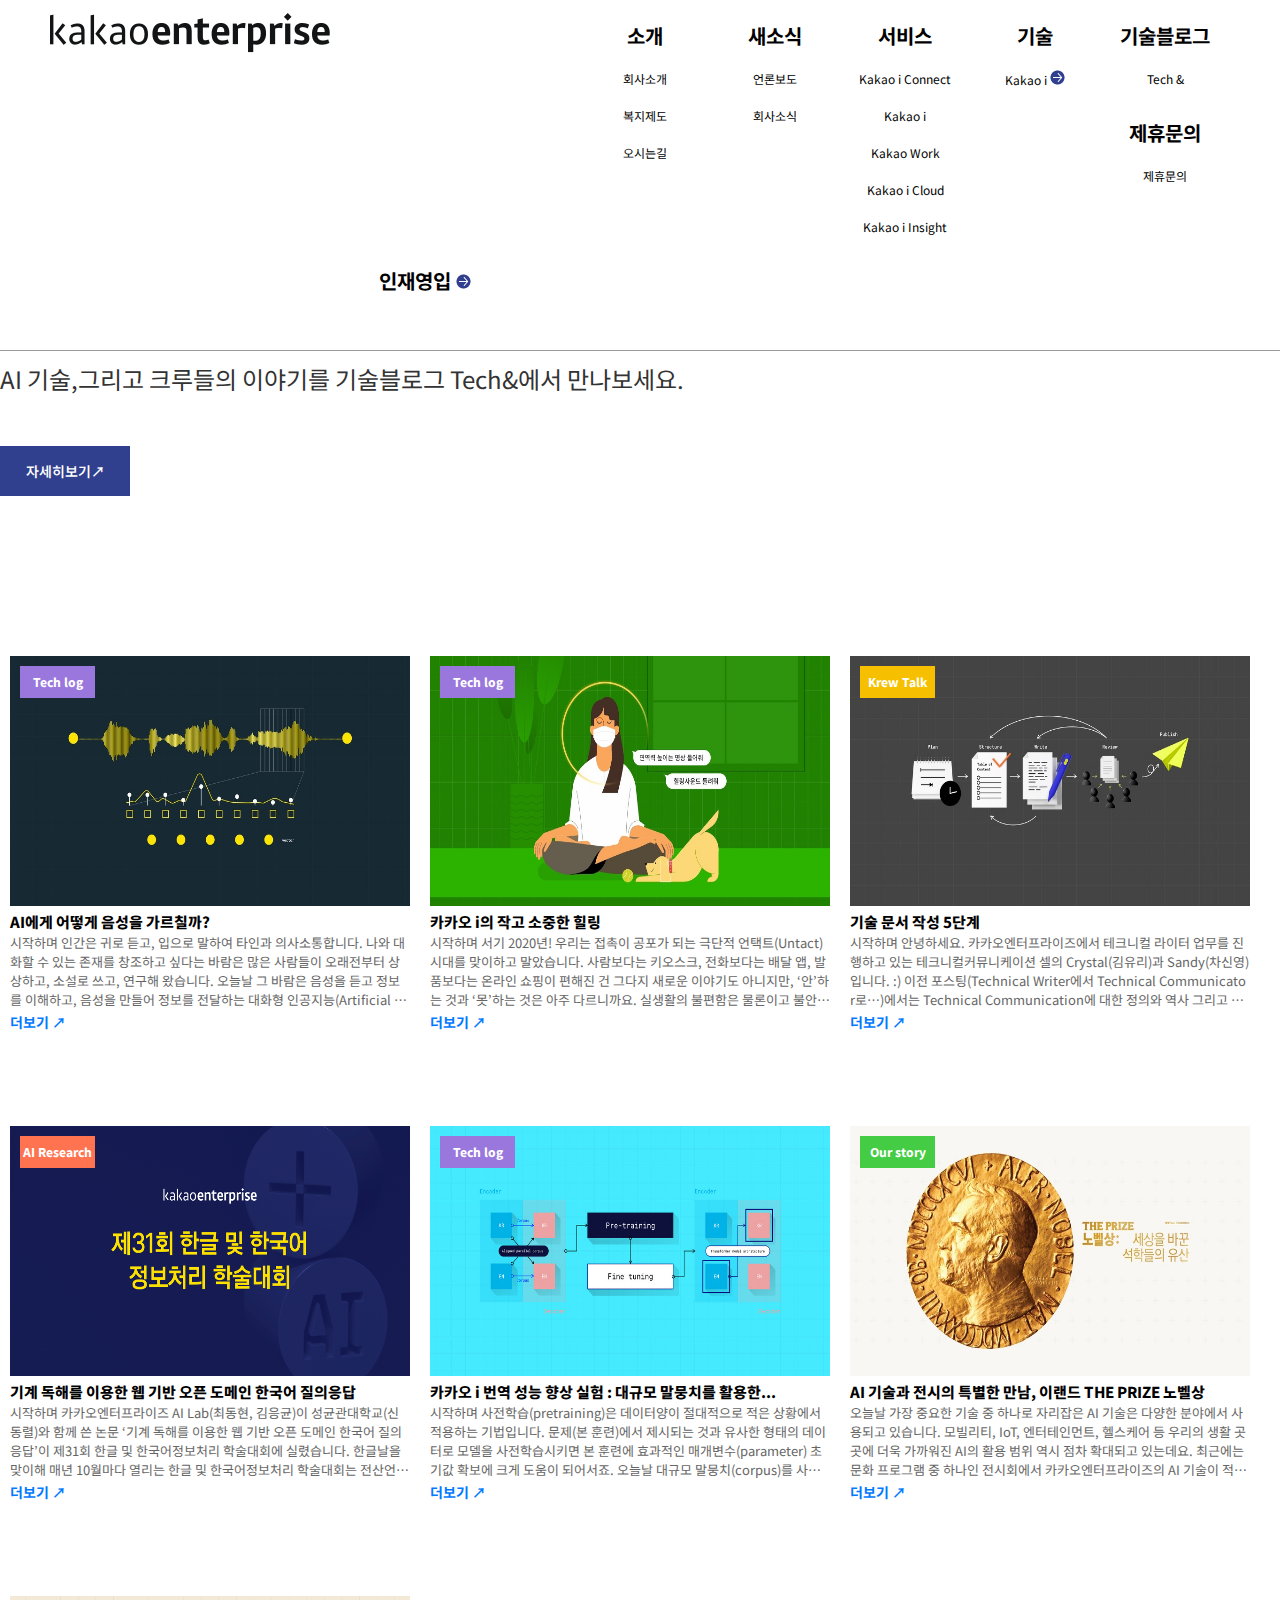
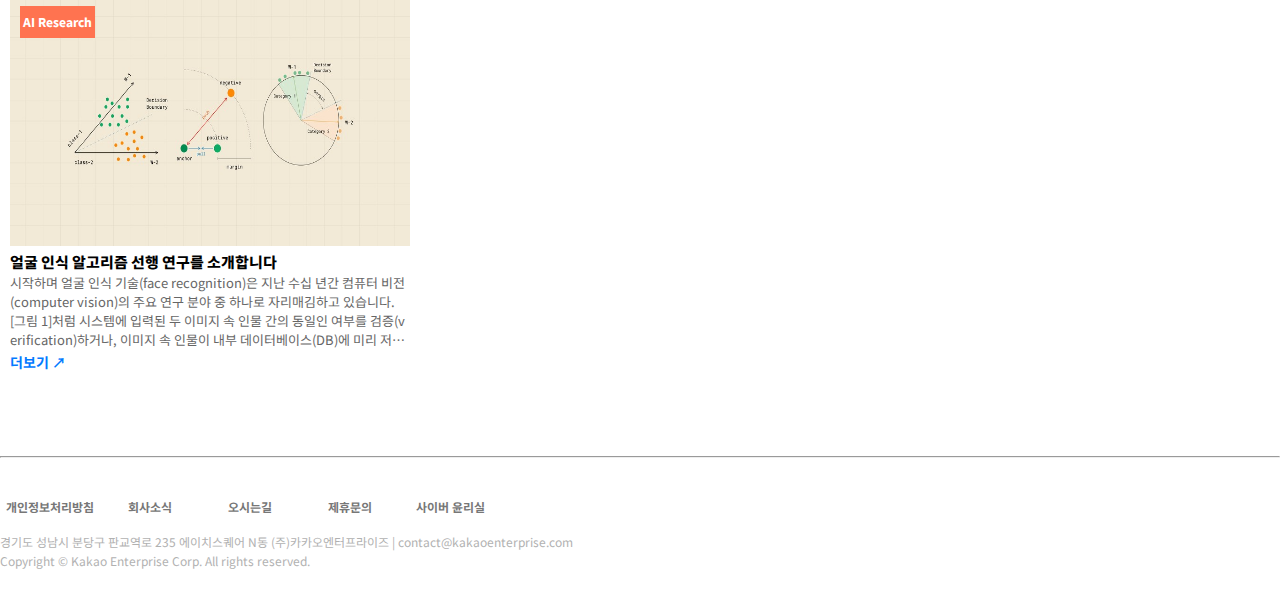
==== commit bbf969bd: "Update blog.html" ====
--- a/kakaoenterprize/blog.html
+++ b/kakaoenterprize/blog.html
@@ -15,18 +15,18 @@
         #tab { width: 1280px; margin: 0 auto;}
         .tabbar li { float: left;}
         .tabbar li a{font-size: 13px; line-height: 3; color: black; font-weight: 700; margin: 5px;}
-        #tabbar_txt { color: #999;}
-        #tabbar_txt::after { content: ">"; margin-left: 10px;}
+        .tabbar_txt { color: #999;}
+        .tabbar_txt::after { content: ">"; margin-left: 10px;}
 
         .ban {background-image: url(./img/kakaoiEngine_ban.jpg); width: 100%; height: 700px; background-size: contain; background-repeat: no-repeat; z-index: 5;}
         .banbox {width: 1280px; margin: 0 auto; padding-top: 120px;}
-        #bantxt { font-weight: 800; font-size: 30px; color: white; text-shadow: 3px -2px 7px #666;}
+        .bantxt { font-weight: 800; font-size: 30px; color: white; text-shadow: 3px -2px 7px #666;}
         .btn { display: block; background-color: #31408E; color: white; font-weight: 550; width: 130px; height: 50px; line-height: 50px;
                     text-align: center; margin-top: 50px; font-size: 14px; }
         .btn:hover {background-color: black;}
 
-        #boldtxt{font-size: 15px; width: 800px; font-weight: 800; color: black;}
-        #sintxt{font-size: 13px; color: #666;}
+        .boldtxt{font-size: 15px; width: 800px; font-weight: 800; color: black;}
+        .sintxt{font-size: 13px; color: #666;}
         
         .col1 { width: 1280px; margin: 0 auto; height: auto; margin-top: 150px; height: 1300px;}
         .col1 li {  height: 450px; width: 400px; float: left; margin: 10px; position: relative;}
@@ -92,15 +92,15 @@
 
     <nav class="tabbar">
         <ul id="tab">
-            <li><a href="index.html" id="tabbar_txt">홈</a></li>
-            <li><a href="blog.html" id="tabbar_txt">기술블로그</a></li>
+            <li><a href="index.html" class="tabbar_txt">홈</a></li>
+            <li><a href="blog.html" class="tabbar_txt">기술블로그</a></li>
             <li><a href="blog.html">Tech &</a></li>
         </ul>
     </nav>
     <!-- <div class="ban"> -->
         <ul class="banbox">
-            <li id="" style="font-weight: 800; font-size: 48px;">Tech &</li>
-            <li id="" style="font-size: 24px; color: #333; margin-top: 30px;">AI 기술,그리고 크루들의 이야기를 기술블로그 Tech&에서 만나보세요.</li>
+            <li style="font-weight: 800; font-size: 48px;">Tech &</li>
+            <li style="font-size: 24px; color: #333; margin-top: 30px;">AI 기술,그리고 크루들의 이야기를 기술블로그 Tech&에서 만나보세요.</li>
             <a href="" class="btn">자세히보기<span>↗</span></a>
         </ul>
     </div>
@@ -109,8 +109,8 @@
             <li>
                 <p id="techLog">Tech log</p>
                 <img src="./img/blog_img1.jpg" alt="">
-                <p id="boldtxt">AI에게 어떻게 음성을 가르칠까?</p>
-                <p id="sintxt">시작하며
+                <p class="boldtxt">AI에게 어떻게 음성을 가르칠까?</p>
+                <p class="sintxt">시작하며
                     인간은 귀로 듣고, 입으로 말하여 타인과 의사소통합니다. 나와 대화할 수 있는 존재를 창조하고 싶다는 바람은 
                     많은 사람들이 오래전부터 상상하고, 소설로 쓰고, 연구해 왔습니다. 오늘날 그 바람은 음성을 듣고 정보를 이해하고, 
                     음성을 만들어 정보를 전달하는 대화형 인공지능(Artificial Intelligence, 이하 AI)의 시대가 도래하게 됨으로써 그 결실을 맺었습니다. 
@@ -124,8 +124,8 @@
             <li>
                 <p id="techLog">Tech log</p>
                 <img src="./img/blog_img2.jpg" alt="">
-                <p id="boldtxt">카카오 i의 작고 소중한 힐링</p>
-                <p id="sintxt">시작하며
+                <p class="boldtxt">카카오 i의 작고 소중한 힐링</p>
+                <p class="sintxt">시작하며
                     서기 2020년! 우리는 접촉이 공포가 되는 극단적 언택트(Untact) 시대를 맞이하고 말았습니다. 
                     사람보다는 키오스크, 전화보다는 배달 앱, 발품보다는 온라인 쇼핑이 편해진 건 그다지 새로운 이야기도 아니지만, 
                     ‘안’하는 것과 ‘못’하는 것은 아주 다르니까요. 
@@ -141,8 +141,8 @@
             <li>
                 <p id="crewTalk">Krew Talk</p>
                 <img src="./img/blog_img3.jpg" alt="">
-                <p id="boldtxt">기술 문서 작성 5단계</p>
-                <p id="sintxt">시작하며
+                <p class="boldtxt">기술 문서 작성 5단계</p>
+                <p class="sintxt">시작하며
                     안녕하세요. 카카오엔터프라이즈에서 테크니컬 라이터 업무를 진행하고 있는 테크니컬커뮤니케이션 셀의 
                     Crystal(김유리)과 Sandy(차신영)입니다. :)
                     이전 포스팅(Technical Writer에서 Technical Communicator로…)에서는 
@@ -162,8 +162,8 @@
             <li>
                 <p id="aiResearch">AI Research</p>
                 <img src="./img/blog_img4.jpg" alt="">
-                <p id="boldtxt">기계 독해를 이용한 웹 기반 오픈 도메인 한국어 질의응답</p>
-                <p id="sintxt">시작하며
+                <p class="boldtxt">기계 독해를 이용한 웹 기반 오픈 도메인 한국어 질의응답</p>
+                <p class="sintxt">시작하며
                     카카오엔터프라이즈 AI Lab(최동현, 김응균)이 성균관대학교(신동렬)와 함께 쓴 논문 
                     ‘기계 독해를 이용한 웹 기반 오픈 도메인 한국어 질의응답’이 제31회 한글 및 한국어정보처리 학술대회에 실렸습니다. 
                     한글날을 맞이해 매년 10월마다 열리는 한글 및 한국어정보처리 학술대회는 전산언어학과 언어학, 인공지능과 관련된 다양한 주제의
@@ -181,8 +181,8 @@
             <li>
                 <p id="techLog">Tech log</p>
                 <img src="./img/blog_img5.jpg" alt="">
-                <p id="boldtxt">카카오 i 번역 성능 향상 실험 : 대규모 말뭉치를 활용한...</p>
-                <p id="sintxt">시작하며
+                <p class="boldtxt">카카오 i 번역 성능 향상 실험 : 대규모 말뭉치를 활용한...</p>
+                <p class="sintxt">시작하며
                     사전학습(pretraining)은 데이터양이 절대적으로 적은 상황에서 적용하는 기법입니다. 
                     문제(본 훈련)에서 제시되는 것과 유사한 형태의 데이터로 모델을 사전학습시키면 본 훈련에 효과적인 매개변수(parameter) 
                     초기값 확보에 크게 도움이 되어서죠. 오늘날 대규모 말뭉치(corpus)를 사전학습한 언어 모델(language model)1이 
@@ -195,8 +195,8 @@
             <li>
                 <p id="ourStory">Our story</p>
                 <img src="./img/blog_img6.jpg" alt="">
-                <p id="boldtxt">AI 기술과 전시의 특별한 만남, 이랜드 THE PRIZE 노벨상</p>
-                <p id="sintxt">오늘날 가장 중요한 기술 중 하나로 자리잡은 AI 기술은 다양한 분야에서 사용되고 있습니다. 
+                <p class="boldtxt">AI 기술과 전시의 특별한 만남, 이랜드 THE PRIZE 노벨상</p>
+                <p class="sintxt">오늘날 가장 중요한 기술 중 하나로 자리잡은 AI 기술은 다양한 분야에서 사용되고 있습니다. 
                     모빌리티, IoT, 엔터테인먼트, 헬스케어 등 우리의 생활 곳곳에 더욱 가까워진 AI의 활용 범위 역시 점차 확대되고 있는데요. 
                     최근에는 문화 프로그램 중 하나인 전시회에서 카카오엔터프라이즈의 AI 기술이 적용되어 관람객들에게 편리함과 새로운 경험을 제공하고 있습니다.
                      그럼 전시회와 AI의 특별한 만남을 살펴보러 가실까요?  
@@ -208,8 +208,8 @@
             <li>
                 <p id="aiResearch">AI Research</p>
                 <img src="./img/blog_img7.jpg" alt="">
-                <p id="boldtxt">얼굴 인식 알고리즘 선행 연구를 소개합니다</p>
-                <p id="sintxt">시작하며
+                <p class="boldtxt">얼굴 인식 알고리즘 선행 연구를 소개합니다</p>
+                <p class="sintxt">시작하며
                     얼굴 인식 기술(face recognition)은 지난 수십 년간 컴퓨터 비전(computer vision)의 주요 연구 분야 중 하나로 자리매김하고 있습니다. 
                     [그림 1]처럼 시스템에 입력된 두 이미지 속 인물 간의 동일인 여부를 검증(verification)하거나, 
                     이미지 속 인물이 내부 데이터베이스(DB)에 미리 저장된 인물 중 누구와 가장 유사한지를 식별(identification)하는 데 
--- a/kakaoenterprize/css/header.css
+++ b/kakaoenterprize/css/header.css
@@ -22,7 +22,7 @@
 .logo {display: block; width: 280px; height: 40px; margin-left: 50px; margin-top: 13px; margin-right: 250px;
 		background-image: url("../img/logo_w.png");}
 .nav li {float: left;}
-#gnb li a:FIRST-CHILD {font-weight: 700; font-size: 20px;}
+#gnb li a:FIRST-CHILD {font-weight: 700; font-size: 20px; padding-top:21px;}
 #gnb li a:FIRST-CHILD:HOVER {border-bottom: 2px solid #32418C; height: 20px;}
 #gnb li a:HOVER {border-bottom: 1px solid #32418C; color:#32418C;}
 .sub_menu {font-size: 12px;}
